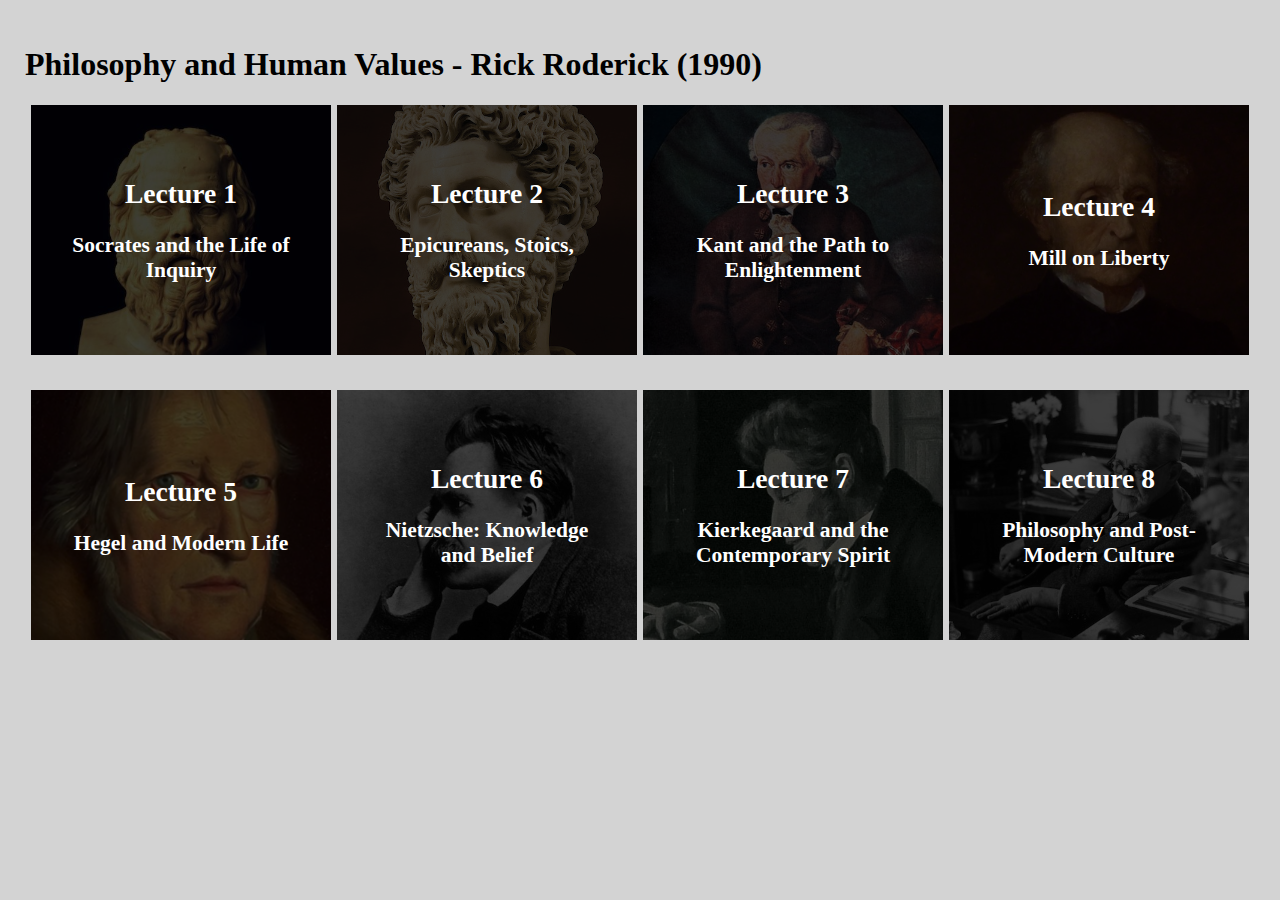
==== index.html @ cd62093b "Add files via upload" ====
<!DOCTYPE html>
<html>
<head>
    <title>Philosophy and Human Values</title>
    <link rel="stylesheet" href="/resources/styles.css">

</head>
<body>
    <h1>Philosophy and Human Values - Rick Roderick (1990)</h1>
    <div class="course-container">
        <a href="/socrates.html">
            <div class="lecture-button" id="socrates">
                <div class="lecture-button-title">
                    <h2>Lecture 1</h2>
                    <h3>Socrates and the Life of Inquiry</h3>
                </div>
            </div>
        </a>
        <a href="/epicureans-stoics-skeptics.html">
            <div class="lecture-button" id="epi-stoi-skep">
                <div class="lecture-button-title">
                    <h2>Lecture 2</h2>
                    <h3>Epicureans, Stoics, Skeptics</h3>
                </div>
            </div>
        </a>
        <a href="/kant.html">
            <div class="lecture-button" id="kant">
                <div class="lecture-button-title">
                    <h2>Lecture 3</h2>
                    <h3>Kant and the Path to Enlightenment</h3>
                </div>
            </div>
        </a>
        <a href="/mill.html">
            <div class="lecture-button" id="mill">
                <div class="lecture-button-title">
                    <h2>Lecture 4</h2>
                    <h3>Mill on Liberty</h3>
                </div>
            </div>
        </a>
        <a href="/hegel.html">
            <div class="lecture-button" id="hegel">
                <div class="lecture-button-title">
                    <h2>Lecture 5</h2>
                    <h3>Hegel and Modern Life</h3>
                </div>
            </div>
        </a>
        <a href="/nietzsche.html">
            <div class="lecture-button" id="nietzsche">
                <div class="lecture-button-title">
                    <h2>Lecture 6</h2>
                    <h3>Nietzsche: Knowledge and Belief</h3>
                </div>
            </div>
        </a>
        <a href="/kierkegaard.html">
            <div class="lecture-button" id="kierkegaard">
                <div class="lecture-button-title">
                    <h2>Lecture 7</h2>
                    <h3>Kierkegaard and the Contemporary Spirit</h3>
                </div>
            </div>
        </a>
        <a href="/post-modern-culture.html">
            <div class="lecture-button" id="freud">
                <div class="lecture-button-title">
                    <h2>Lecture 8</h2>
                    <h3>Philosophy and Post-Modern Culture</h3>
                </div>
            </div>
        </a>
    </div>
</body>
</html>
---- resources/styles.css ----
body {
    font-family: "Trebuchet MS";
    margin: 0;
	padding: 25px;
	border: 0;
	font-size: 100%;
    background: lightgray;
}

a {
    color: #049477;
    font-weight: bold;
}

a:hover {
    color: #3eb554;
    text-decoration: none;
}

li {
    line-height: 2;
}

.course-container {
    display: flex;
    justify-content: space-evenly;
    flex-wrap: wrap;
    align-content: space-between;
}

.lecture-button {
    height: 250px;
    width: 300px;
    color: white;
    display: flex;
    flex-direction: column;
    justify-content: center;
    margin-bottom: 35px;
}

.lecture-button-title {
    padding-right: 30px;
    padding-left: 30px;
    text-align: center;
    font-size: 1.15em;
}

.course-container a {
    text-decoration: none;
}

#socrates {
    background: url("/resources/img/socrates.jpg") rgba(0, 0, 0, 0.75);
    background-position: center;
    background-repeat: no-repeat;
    background-size: cover;
    background-blend-mode: multiply;
}

#socrates:hover {
    background: url("/resources/img/socrates.jpg") rgba(0, 0, 0, 0.5);
    background-position: center;
    background-repeat: no-repeat;
    background-size: cover;
    background-blend-mode: multiply;
    transition: 200ms ease-in-out;
}

#epi-stoi-skep {
    background: url("/resources/img/marcus-aurelius.jpg") rgba(0, 0, 0, 0.75);
    background-position: center;
    background-repeat: no-repeat;
    background-size: cover;
    background-blend-mode: multiply;
}

#epi-stoi-skep:hover {
    background: url("/resources/img/marcus-aurelius.jpg") rgba(0, 0, 0, 0.5);
    background-position: center;
    background-repeat: no-repeat;
    background-size: cover;
    background-blend-mode: multiply;
    transition: 200ms ease-in-out;
}

#kant {
    background: url("/resources/img/kant.jpg") rgba(0, 0, 0, 0.75);
    background-position: center;
    background-repeat: no-repeat;
    background-size: cover;
    background-blend-mode: multiply;
}

#kant:hover {
    background: url("/resources/img/kant.jpg") rgba(0, 0, 0, 0.5);
    background-position: center;
    background-repeat: no-repeat;
    background-size: cover;
    background-blend-mode: multiply;
    transition: 200ms ease-in-out;
}

#mill {
    background: url("/resources/img/mill.webp") rgba(0, 0, 0, 0.75);
    background-position: center;
    background-repeat: no-repeat;
    background-size: cover;
    background-blend-mode: multiply;
}

#mill:hover {
    background: url("/resources/img/mill.webp") rgba(0, 0, 0, 0.5);
    background-position: center;
    background-repeat: no-repeat;
    background-size: cover;
    background-blend-mode: multiply;
    transition: 200ms ease-in-out;
}

#hegel {
    background: url("/resources/img/hegel.webp") rgba(0, 0, 0, 0.75);
    background-position: center;
    background-repeat: no-repeat;
    background-size: cover;
    background-blend-mode: multiply;
}

#hegel:hover {
    background: url("/resources/img/hegel.webp") rgba(0, 0, 0, 0.5);
    background-position: center;
    background-repeat: no-repeat;
    background-size: cover;
    background-blend-mode: multiply;
    transition: 200ms ease-in-out;
}

#nietzsche {
    background: url("/resources/img/nietzsche.jpg") rgba(0, 0, 0, 0.75);
    background-position: center;
    background-repeat: no-repeat;
    background-size: cover;
    background-blend-mode: multiply;
}

#nietzsche:hover {
    background: url("/resources/img/nietzsche.jpg") rgba(0, 0, 0, 0.5);
    background-position: center;
    background-repeat: no-repeat;
    background-size: cover;
    background-blend-mode: multiply;
    transition: 200ms ease-in-out;
}

#kierkegaard {
    background: url("/resources/img/kierkegaard.webp") rgba(0, 0, 0, 0.75);
    background-position: center;
    background-repeat: no-repeat;
    background-size: cover;
    background-blend-mode: multiply;
}

#kierkegaard:hover {
    background: url("/resources/img/kierkegaard.webp") rgba(0, 0, 0, 0.5);
    background-position: center;
    background-repeat: no-repeat;
    background-size: cover;
    background-blend-mode: multiply;
    transition: 200ms ease-in-out;
}

#freud {
    background: url("/resources/img/freud.jpg") rgba(0, 0, 0, 0.75);
    background-position: center;
    background-repeat: no-repeat;
    background-size: cover;
    background-blend-mode: multiply;
}

#freud:hover {
    background: url("/resources/img/freud.jpg") rgba(0, 0, 0, 0.5);
    background-position: center;
    background-repeat: no-repeat;
    background-size: cover;
    background-blend-mode: multiply;
    transition: 200ms ease-in-out;
}

.work-title {
    font-style: italic;
}

.lecture-header {
    background-color: #441151;
    padding: 20px;
    color: white;
}

#read-section {
    border: 3px solid #05668D;
    padding-left: 20px;
    padding-right: 20px;
    max-width: 600px;
    margin-bottom: 30px;
}

#read-section h2 {
    border-bottom: dotted 3.5px #05668D;
    color: #05668D;
    padding-bottom: 5px;
}

#read-section .last-item {
    border-bottom: 3.5px dotted #05668D;
    padding-bottom: 15px;
}

#watch-section {
    border: 3px solid #BB4430;
    padding-left: 20px;
    padding-right: 20px;
    max-width: 600px;
    padding-bottom: 20px;
    margin-bottom: 30px;
}

#watch-section h2 {
    border-bottom: dotted 3.5px #BB4430;
    color: #BB4430;
    padding-bottom: 5px;
}

#further-section {
    border: 3px solid #3716F2;
    padding-left: 20px;
    padding-right: 20px;
    max-width: 600px;
    padding-bottom: 20px;
    margin-bottom: 30px;
}

#further-section h2 {
    border-bottom: dotted 3.5px #3716F2;
    color: #3716F2;
    padding-bottom: 5px;
}
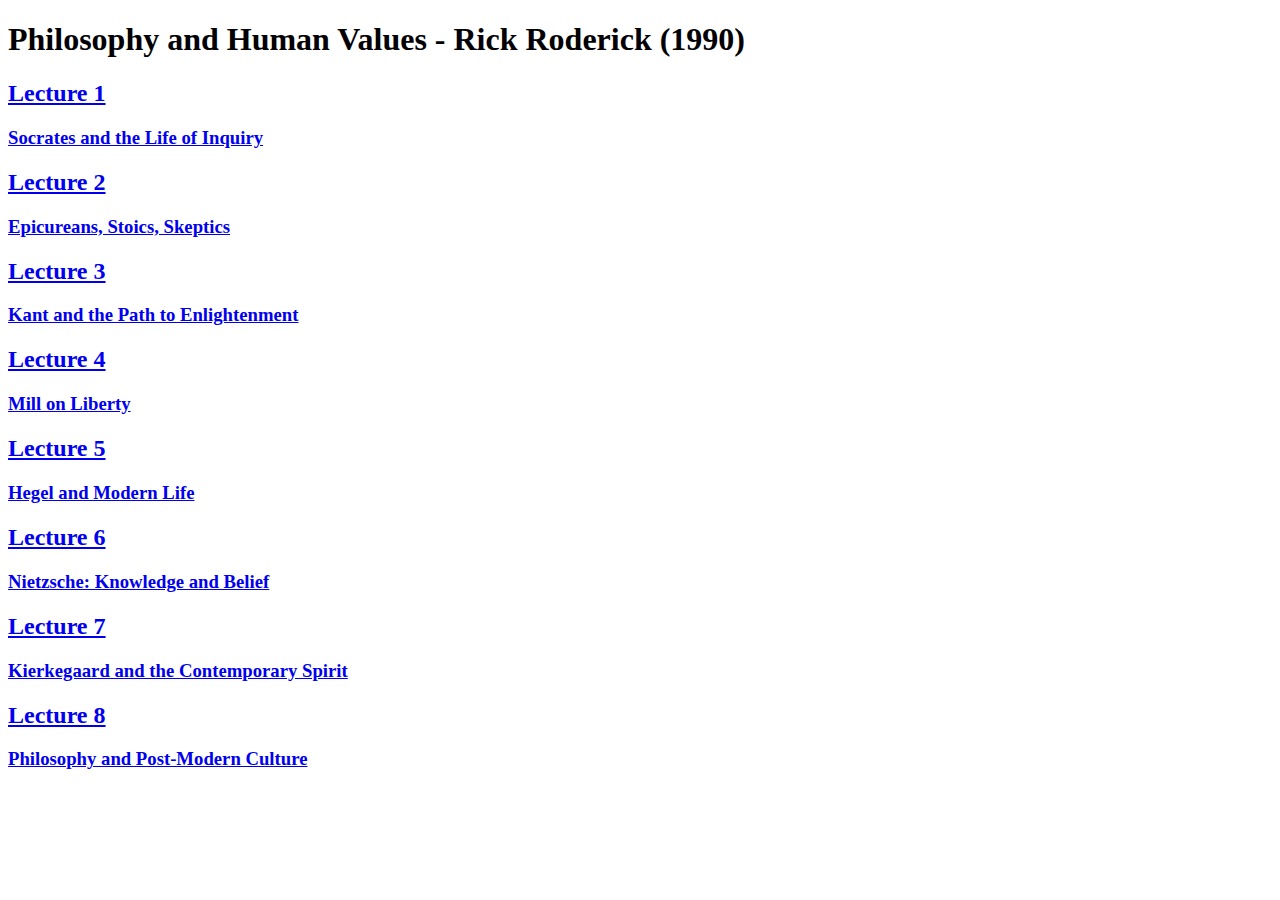
==== commit a744af42: "Update index.html" ====
--- a/index.html
+++ b/index.html
@@ -2,7 +2,7 @@
 <html>
 <head>
     <title>Philosophy and Human Values</title>
-    <link rel="stylesheet" href="/resources/styles.css">
+    <link rel="stylesheet" href="https://github.com/ChadMCrab/philosophy-human-values/resources/styles.css">
 
 </head>
 <body>
@@ -74,4 +74,4 @@
         </a>
     </div>
 </body>
-</html>+</html>
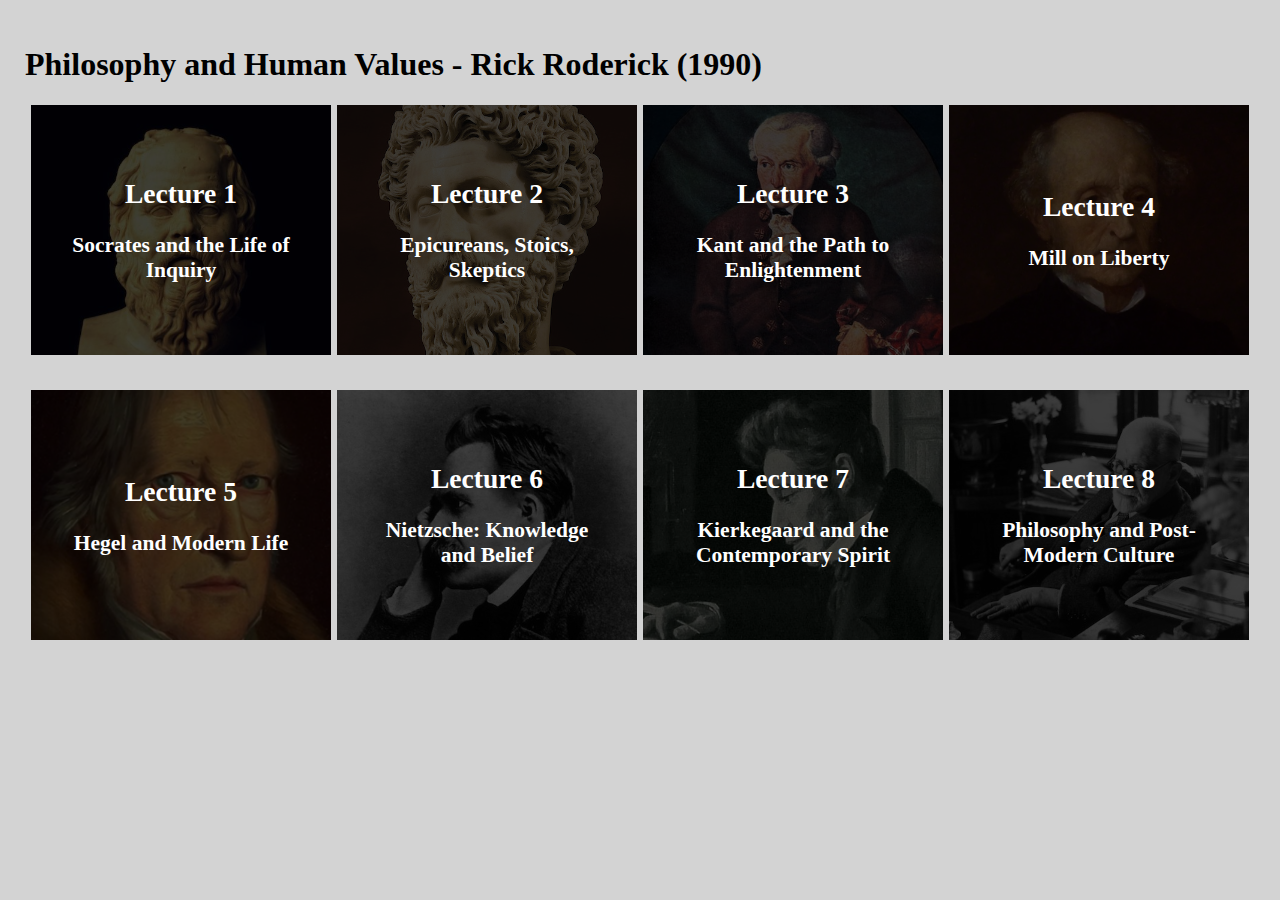
==== commit 34850295: "Update index.html" ====
--- a/index.html
+++ b/index.html
@@ -2,7 +2,7 @@
 <html>
 <head>
     <title>Philosophy and Human Values</title>
-    <link rel="stylesheet" href="https://github.com/ChadMCrab/philosophy-human-values/resources/styles.css">
+    <link rel="stylesheet" href="resources/styles.css">
 
 </head>
 <body>
--- a/resources/styles.css
+++ b/resources/styles.css
@@ -0,0 +1,246 @@
+body {
+    font-family: "Trebuchet MS";
+    margin: 0;
+	padding: 25px;
+	border: 0;
+	font-size: 100%;
+    background: lightgray;
+}
+
+a {
+    color: #049477;
+    font-weight: bold;
+}
+
+a:hover {
+    color: #3eb554;
+    text-decoration: none;
+}
+
+li {
+    line-height: 2;
+}
+
+.course-container {
+    display: flex;
+    justify-content: space-evenly;
+    flex-wrap: wrap;
+    align-content: space-between;
+}
+
+.lecture-button {
+    height: 250px;
+    width: 300px;
+    color: white;
+    display: flex;
+    flex-direction: column;
+    justify-content: center;
+    margin-bottom: 35px;
+}
+
+.lecture-button-title {
+    padding-right: 30px;
+    padding-left: 30px;
+    text-align: center;
+    font-size: 1.15em;
+}
+
+.course-container a {
+    text-decoration: none;
+}
+
+#socrates {
+    background: url("/resources/img/socrates.jpg") rgba(0, 0, 0, 0.75);
+    background-position: center;
+    background-repeat: no-repeat;
+    background-size: cover;
+    background-blend-mode: multiply;
+}
+
+#socrates:hover {
+    background: url("/resources/img/socrates.jpg") rgba(0, 0, 0, 0.5);
+    background-position: center;
+    background-repeat: no-repeat;
+    background-size: cover;
+    background-blend-mode: multiply;
+    transition: 200ms ease-in-out;
+}
+
+#epi-stoi-skep {
+    background: url("/resources/img/marcus-aurelius.jpg") rgba(0, 0, 0, 0.75);
+    background-position: center;
+    background-repeat: no-repeat;
+    background-size: cover;
+    background-blend-mode: multiply;
+}
+
+#epi-stoi-skep:hover {
+    background: url("/resources/img/marcus-aurelius.jpg") rgba(0, 0, 0, 0.5);
+    background-position: center;
+    background-repeat: no-repeat;
+    background-size: cover;
+    background-blend-mode: multiply;
+    transition: 200ms ease-in-out;
+}
+
+#kant {
+    background: url("/resources/img/kant.jpg") rgba(0, 0, 0, 0.75);
+    background-position: center;
+    background-repeat: no-repeat;
+    background-size: cover;
+    background-blend-mode: multiply;
+}
+
+#kant:hover {
+    background: url("/resources/img/kant.jpg") rgba(0, 0, 0, 0.5);
+    background-position: center;
+    background-repeat: no-repeat;
+    background-size: cover;
+    background-blend-mode: multiply;
+    transition: 200ms ease-in-out;
+}
+
+#mill {
+    background: url("/resources/img/mill.webp") rgba(0, 0, 0, 0.75);
+    background-position: center;
+    background-repeat: no-repeat;
+    background-size: cover;
+    background-blend-mode: multiply;
+}
+
+#mill:hover {
+    background: url("/resources/img/mill.webp") rgba(0, 0, 0, 0.5);
+    background-position: center;
+    background-repeat: no-repeat;
+    background-size: cover;
+    background-blend-mode: multiply;
+    transition: 200ms ease-in-out;
+}
+
+#hegel {
+    background: url("/resources/img/hegel.webp") rgba(0, 0, 0, 0.75);
+    background-position: center;
+    background-repeat: no-repeat;
+    background-size: cover;
+    background-blend-mode: multiply;
+}
+
+#hegel:hover {
+    background: url("/resources/img/hegel.webp") rgba(0, 0, 0, 0.5);
+    background-position: center;
+    background-repeat: no-repeat;
+    background-size: cover;
+    background-blend-mode: multiply;
+    transition: 200ms ease-in-out;
+}
+
+#nietzsche {
+    background: url("/resources/img/nietzsche.jpg") rgba(0, 0, 0, 0.75);
+    background-position: center;
+    background-repeat: no-repeat;
+    background-size: cover;
+    background-blend-mode: multiply;
+}
+
+#nietzsche:hover {
+    background: url("/resources/img/nietzsche.jpg") rgba(0, 0, 0, 0.5);
+    background-position: center;
+    background-repeat: no-repeat;
+    background-size: cover;
+    background-blend-mode: multiply;
+    transition: 200ms ease-in-out;
+}
+
+#kierkegaard {
+    background: url("/resources/img/kierkegaard.webp") rgba(0, 0, 0, 0.75);
+    background-position: center;
+    background-repeat: no-repeat;
+    background-size: cover;
+    background-blend-mode: multiply;
+}
+
+#kierkegaard:hover {
+    background: url("/resources/img/kierkegaard.webp") rgba(0, 0, 0, 0.5);
+    background-position: center;
+    background-repeat: no-repeat;
+    background-size: cover;
+    background-blend-mode: multiply;
+    transition: 200ms ease-in-out;
+}
+
+#freud {
+    background: url("/resources/img/freud.jpg") rgba(0, 0, 0, 0.75);
+    background-position: center;
+    background-repeat: no-repeat;
+    background-size: cover;
+    background-blend-mode: multiply;
+}
+
+#freud:hover {
+    background: url("/resources/img/freud.jpg") rgba(0, 0, 0, 0.5);
+    background-position: center;
+    background-repeat: no-repeat;
+    background-size: cover;
+    background-blend-mode: multiply;
+    transition: 200ms ease-in-out;
+}
+
+.work-title {
+    font-style: italic;
+}
+
+.lecture-header {
+    background-color: #441151;
+    padding: 20px;
+    color: white;
+}
+
+#read-section {
+    border: 3px solid #05668D;
+    padding-left: 20px;
+    padding-right: 20px;
+    max-width: 600px;
+    margin-bottom: 30px;
+}
+
+#read-section h2 {
+    border-bottom: dotted 3.5px #05668D;
+    color: #05668D;
+    padding-bottom: 5px;
+}
+
+#read-section .last-item {
+    border-bottom: 3.5px dotted #05668D;
+    padding-bottom: 15px;
+}
+
+#watch-section {
+    border: 3px solid #BB4430;
+    padding-left: 20px;
+    padding-right: 20px;
+    max-width: 600px;
+    padding-bottom: 20px;
+    margin-bottom: 30px;
+}
+
+#watch-section h2 {
+    border-bottom: dotted 3.5px #BB4430;
+    color: #BB4430;
+    padding-bottom: 5px;
+}
+
+#further-section {
+    border: 3px solid #3716F2;
+    padding-left: 20px;
+    padding-right: 20px;
+    max-width: 600px;
+    padding-bottom: 20px;
+    margin-bottom: 30px;
+}
+
+#further-section h2 {
+    border-bottom: dotted 3.5px #3716F2;
+    color: #3716F2;
+    padding-bottom: 5px;
+}
+
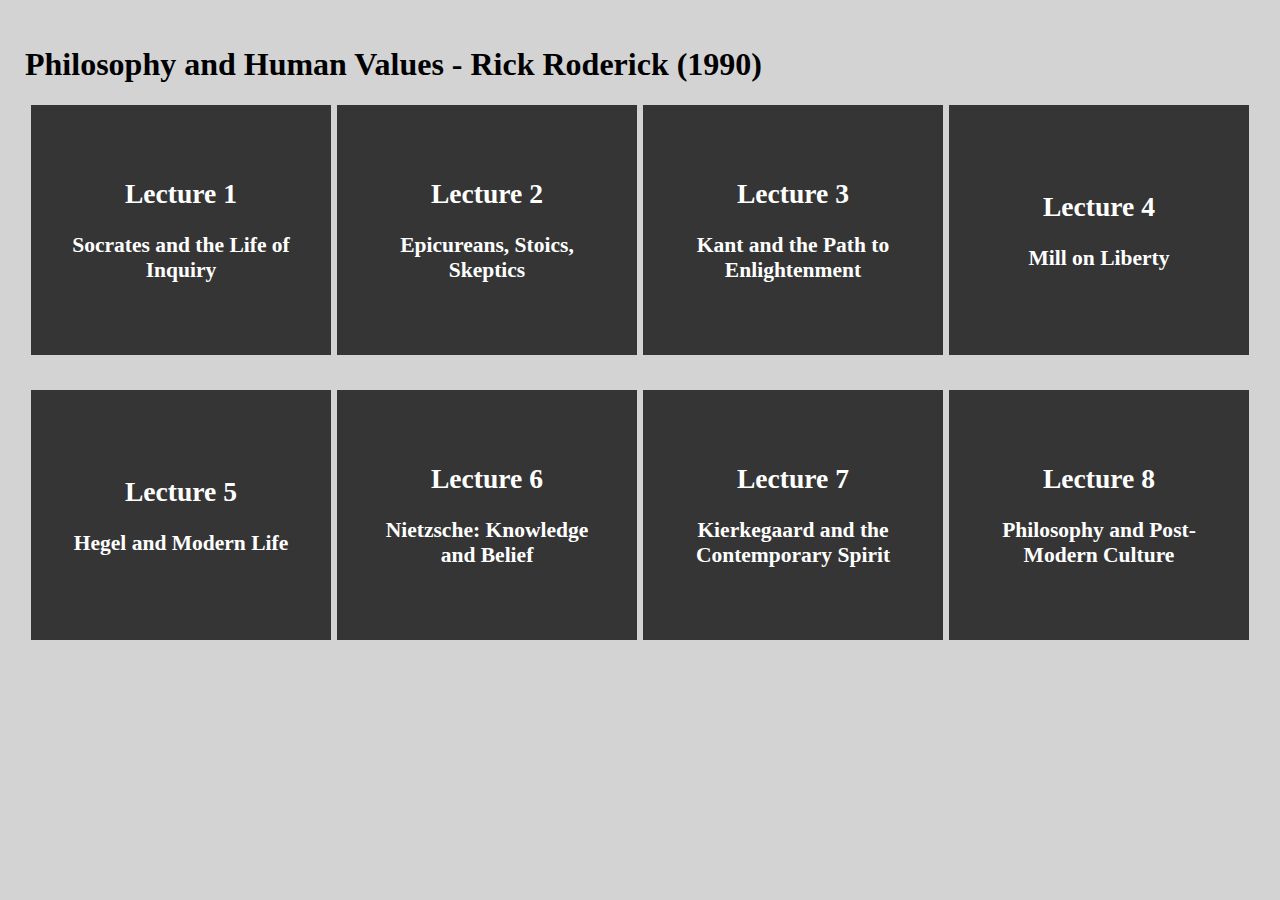
==== commit 69cc8b77: "Update index.html" ====
--- a/index.html
+++ b/index.html
@@ -8,7 +8,7 @@
 <body>
     <h1>Philosophy and Human Values - Rick Roderick (1990)</h1>
     <div class="course-container">
-        <a href="/socrates.html">
+        <a href="socrates.html">
             <div class="lecture-button" id="socrates">
                 <div class="lecture-button-title">
                     <h2>Lecture 1</h2>
@@ -16,7 +16,7 @@
                 </div>
             </div>
         </a>
-        <a href="/epicureans-stoics-skeptics.html">
+        <a href="#">
             <div class="lecture-button" id="epi-stoi-skep">
                 <div class="lecture-button-title">
                     <h2>Lecture 2</h2>
@@ -24,7 +24,7 @@
                 </div>
             </div>
         </a>
-        <a href="/kant.html">
+        <a href="#">
             <div class="lecture-button" id="kant">
                 <div class="lecture-button-title">
                     <h2>Lecture 3</h2>
@@ -32,7 +32,7 @@
                 </div>
             </div>
         </a>
-        <a href="/mill.html">
+        <a href="#">
             <div class="lecture-button" id="mill">
                 <div class="lecture-button-title">
                     <h2>Lecture 4</h2>
@@ -40,7 +40,7 @@
                 </div>
             </div>
         </a>
-        <a href="/hegel.html">
+        <a href="#">
             <div class="lecture-button" id="hegel">
                 <div class="lecture-button-title">
                     <h2>Lecture 5</h2>
@@ -48,7 +48,7 @@
                 </div>
             </div>
         </a>
-        <a href="/nietzsche.html">
+        <a href="#">
             <div class="lecture-button" id="nietzsche">
                 <div class="lecture-button-title">
                     <h2>Lecture 6</h2>
@@ -56,7 +56,7 @@
                 </div>
             </div>
         </a>
-        <a href="/kierkegaard.html">
+        <a href="#">
             <div class="lecture-button" id="kierkegaard">
                 <div class="lecture-button-title">
                     <h2>Lecture 7</h2>
@@ -64,7 +64,7 @@
                 </div>
             </div>
         </a>
-        <a href="/post-modern-culture.html">
+        <a href="#">
             <div class="lecture-button" id="freud">
                 <div class="lecture-button-title">
                     <h2>Lecture 8</h2>
--- a/resources/styles.css
+++ b/resources/styles.css
@@ -50,7 +50,7 @@
 }
 
 #socrates {
-    background: url("/resources/img/socrates.jpg") rgba(0, 0, 0, 0.75);
+    background: url("resources/img/socrates.jpg") rgba(0, 0, 0, 0.75);
     background-position: center;
     background-repeat: no-repeat;
     background-size: cover;
@@ -58,7 +58,7 @@
 }
 
 #socrates:hover {
-    background: url("/resources/img/socrates.jpg") rgba(0, 0, 0, 0.5);
+    background: url("resources/img/socrates.jpg") rgba(0, 0, 0, 0.5);
     background-position: center;
     background-repeat: no-repeat;
     background-size: cover;
@@ -67,7 +67,7 @@
 }
 
 #epi-stoi-skep {
-    background: url("/resources/img/marcus-aurelius.jpg") rgba(0, 0, 0, 0.75);
+    background: url("resources/img/marcus-aurelius.jpg") rgba(0, 0, 0, 0.75);
     background-position: center;
     background-repeat: no-repeat;
     background-size: cover;
@@ -75,7 +75,7 @@
 }
 
 #epi-stoi-skep:hover {
-    background: url("/resources/img/marcus-aurelius.jpg") rgba(0, 0, 0, 0.5);
+    background: url("resources/img/marcus-aurelius.jpg") rgba(0, 0, 0, 0.5);
     background-position: center;
     background-repeat: no-repeat;
     background-size: cover;
@@ -84,7 +84,7 @@
 }
 
 #kant {
-    background: url("/resources/img/kant.jpg") rgba(0, 0, 0, 0.75);
+    background: url("resources/img/kant.jpg") rgba(0, 0, 0, 0.75);
     background-position: center;
     background-repeat: no-repeat;
     background-size: cover;
@@ -92,7 +92,7 @@
 }
 
 #kant:hover {
-    background: url("/resources/img/kant.jpg") rgba(0, 0, 0, 0.5);
+    background: url("resources/img/kant.jpg") rgba(0, 0, 0, 0.5);
     background-position: center;
     background-repeat: no-repeat;
     background-size: cover;
@@ -101,7 +101,7 @@
 }
 
 #mill {
-    background: url("/resources/img/mill.webp") rgba(0, 0, 0, 0.75);
+    background: url("resources/img/mill.webp") rgba(0, 0, 0, 0.75);
     background-position: center;
     background-repeat: no-repeat;
     background-size: cover;
@@ -109,7 +109,7 @@
 }
 
 #mill:hover {
-    background: url("/resources/img/mill.webp") rgba(0, 0, 0, 0.5);
+    background: url("resources/img/mill.webp") rgba(0, 0, 0, 0.5);
     background-position: center;
     background-repeat: no-repeat;
     background-size: cover;
@@ -118,7 +118,7 @@
 }
 
 #hegel {
-    background: url("/resources/img/hegel.webp") rgba(0, 0, 0, 0.75);
+    background: url("resources/img/hegel.webp") rgba(0, 0, 0, 0.75);
     background-position: center;
     background-repeat: no-repeat;
     background-size: cover;
@@ -126,7 +126,7 @@
 }
 
 #hegel:hover {
-    background: url("/resources/img/hegel.webp") rgba(0, 0, 0, 0.5);
+    background: url("resources/img/hegel.webp") rgba(0, 0, 0, 0.5);
     background-position: center;
     background-repeat: no-repeat;
     background-size: cover;
@@ -135,7 +135,7 @@
 }
 
 #nietzsche {
-    background: url("/resources/img/nietzsche.jpg") rgba(0, 0, 0, 0.75);
+    background: url("resources/img/nietzsche.jpg") rgba(0, 0, 0, 0.75);
     background-position: center;
     background-repeat: no-repeat;
     background-size: cover;
@@ -143,7 +143,7 @@
 }
 
 #nietzsche:hover {
-    background: url("/resources/img/nietzsche.jpg") rgba(0, 0, 0, 0.5);
+    background: url("resources/img/nietzsche.jpg") rgba(0, 0, 0, 0.5);
     background-position: center;
     background-repeat: no-repeat;
     background-size: cover;
@@ -152,7 +152,7 @@
 }
 
 #kierkegaard {
-    background: url("/resources/img/kierkegaard.webp") rgba(0, 0, 0, 0.75);
+    background: url("resources/img/kierkegaard.webp") rgba(0, 0, 0, 0.75);
     background-position: center;
     background-repeat: no-repeat;
     background-size: cover;
@@ -160,7 +160,7 @@
 }
 
 #kierkegaard:hover {
-    background: url("/resources/img/kierkegaard.webp") rgba(0, 0, 0, 0.5);
+    background: url("resources/img/kierkegaard.webp") rgba(0, 0, 0, 0.5);
     background-position: center;
     background-repeat: no-repeat;
     background-size: cover;
@@ -169,7 +169,7 @@
 }
 
 #freud {
-    background: url("/resources/img/freud.jpg") rgba(0, 0, 0, 0.75);
+    background: url("resources/img/freud.jpg") rgba(0, 0, 0, 0.75);
     background-position: center;
     background-repeat: no-repeat;
     background-size: cover;
@@ -177,7 +177,7 @@
 }
 
 #freud:hover {
-    background: url("/resources/img/freud.jpg") rgba(0, 0, 0, 0.5);
+    background: url("resources/img/freud.jpg") rgba(0, 0, 0, 0.5);
     background-position: center;
     background-repeat: no-repeat;
     background-size: cover;
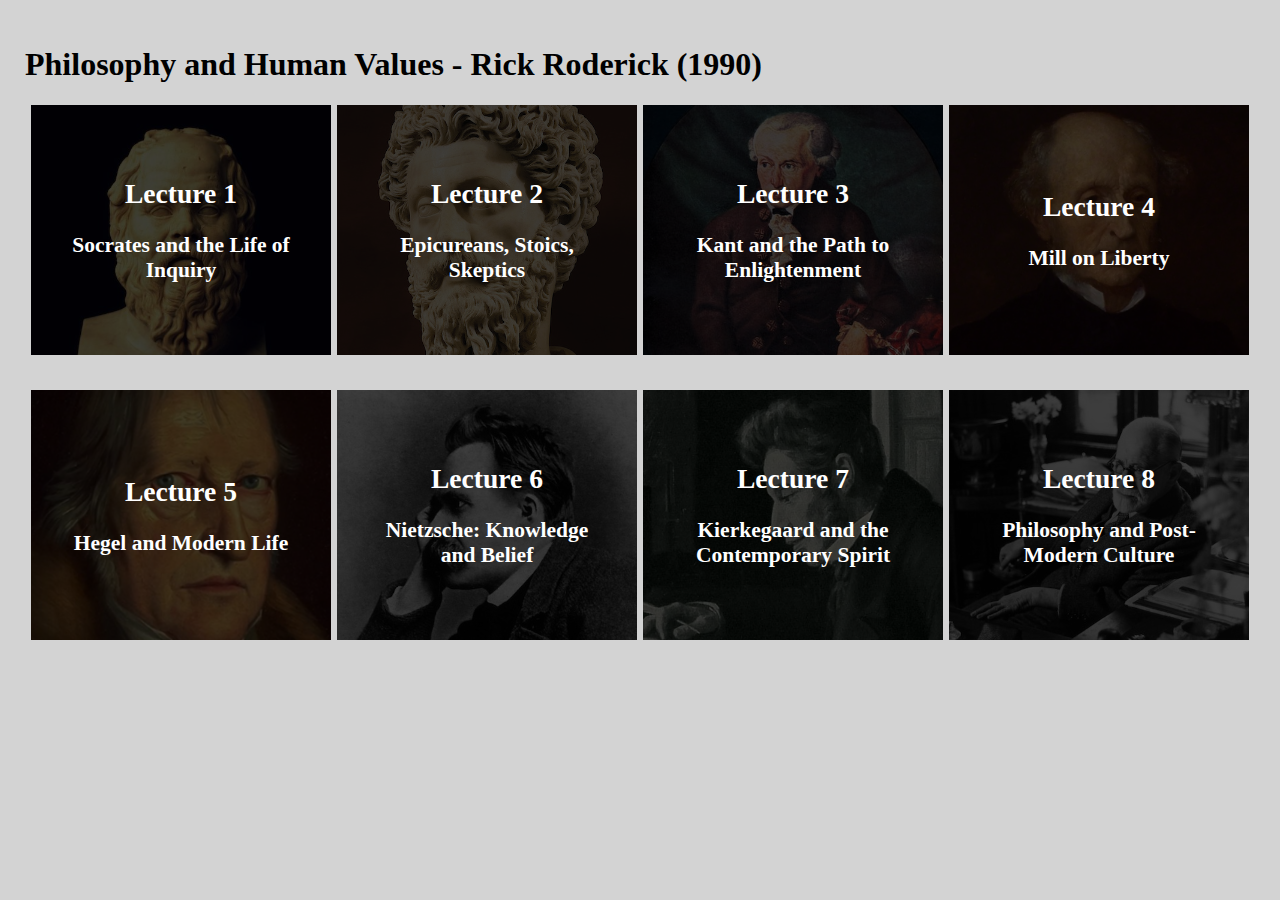
==== commit fabc81ec: "Update index.html" ====
--- a/index.html
+++ b/index.html
@@ -2,6 +2,7 @@
 <html>
 <head>
     <title>Philosophy and Human Values</title>
+    <meta name="viewport" content="width=device-width, initial-scale=1.0">
     <link rel="stylesheet" href="resources/styles.css">
 
 </head>
--- a/resources/styles.css
+++ b/resources/styles.css
@@ -50,7 +50,7 @@
 }
 
 #socrates {
-    background: url("resources/img/socrates.jpg") rgba(0, 0, 0, 0.75);
+    background: url("img/socrates.jpg") rgba(0, 0, 0, 0.75);
     background-position: center;
     background-repeat: no-repeat;
     background-size: cover;
@@ -58,7 +58,7 @@
 }
 
 #socrates:hover {
-    background: url("resources/img/socrates.jpg") rgba(0, 0, 0, 0.5);
+    background: url("img/socrates.jpg") rgba(0, 0, 0, 0.5);
     background-position: center;
     background-repeat: no-repeat;
     background-size: cover;
@@ -67,7 +67,7 @@
 }
 
 #epi-stoi-skep {
-    background: url("resources/img/marcus-aurelius.jpg") rgba(0, 0, 0, 0.75);
+    background: url("img/marcus-aurelius.jpg") rgba(0, 0, 0, 0.75);
     background-position: center;
     background-repeat: no-repeat;
     background-size: cover;
@@ -75,7 +75,7 @@
 }
 
 #epi-stoi-skep:hover {
-    background: url("resources/img/marcus-aurelius.jpg") rgba(0, 0, 0, 0.5);
+    background: url("img/marcus-aurelius.jpg") rgba(0, 0, 0, 0.5);
     background-position: center;
     background-repeat: no-repeat;
     background-size: cover;
@@ -84,7 +84,7 @@
 }
 
 #kant {
-    background: url("resources/img/kant.jpg") rgba(0, 0, 0, 0.75);
+    background: url("img/kant.jpg") rgba(0, 0, 0, 0.75);
     background-position: center;
     background-repeat: no-repeat;
     background-size: cover;
@@ -92,7 +92,7 @@
 }
 
 #kant:hover {
-    background: url("resources/img/kant.jpg") rgba(0, 0, 0, 0.5);
+    background: url("img/kant.jpg") rgba(0, 0, 0, 0.5);
     background-position: center;
     background-repeat: no-repeat;
     background-size: cover;
@@ -101,7 +101,7 @@
 }
 
 #mill {
-    background: url("resources/img/mill.webp") rgba(0, 0, 0, 0.75);
+    background: url("img/mill.webp") rgba(0, 0, 0, 0.75);
     background-position: center;
     background-repeat: no-repeat;
     background-size: cover;
@@ -109,7 +109,7 @@
 }
 
 #mill:hover {
-    background: url("resources/img/mill.webp") rgba(0, 0, 0, 0.5);
+    background: url("img/mill.webp") rgba(0, 0, 0, 0.5);
     background-position: center;
     background-repeat: no-repeat;
     background-size: cover;
@@ -118,7 +118,7 @@
 }
 
 #hegel {
-    background: url("resources/img/hegel.webp") rgba(0, 0, 0, 0.75);
+    background: url("img/hegel.webp") rgba(0, 0, 0, 0.75);
     background-position: center;
     background-repeat: no-repeat;
     background-size: cover;
@@ -126,7 +126,7 @@
 }
 
 #hegel:hover {
-    background: url("resources/img/hegel.webp") rgba(0, 0, 0, 0.5);
+    background: url("img/hegel.webp") rgba(0, 0, 0, 0.5);
     background-position: center;
     background-repeat: no-repeat;
     background-size: cover;
@@ -135,7 +135,7 @@
 }
 
 #nietzsche {
-    background: url("resources/img/nietzsche.jpg") rgba(0, 0, 0, 0.75);
+    background: url("img/nietzsche.jpg") rgba(0, 0, 0, 0.75);
     background-position: center;
     background-repeat: no-repeat;
     background-size: cover;
@@ -143,7 +143,7 @@
 }
 
 #nietzsche:hover {
-    background: url("resources/img/nietzsche.jpg") rgba(0, 0, 0, 0.5);
+    background: url("img/nietzsche.jpg") rgba(0, 0, 0, 0.5);
     background-position: center;
     background-repeat: no-repeat;
     background-size: cover;
@@ -152,7 +152,7 @@
 }
 
 #kierkegaard {
-    background: url("resources/img/kierkegaard.webp") rgba(0, 0, 0, 0.75);
+    background: url("img/kierkegaard.webp") rgba(0, 0, 0, 0.75);
     background-position: center;
     background-repeat: no-repeat;
     background-size: cover;
@@ -160,7 +160,7 @@
 }
 
 #kierkegaard:hover {
-    background: url("resources/img/kierkegaard.webp") rgba(0, 0, 0, 0.5);
+    background: url("img/kierkegaard.webp") rgba(0, 0, 0, 0.5);
     background-position: center;
     background-repeat: no-repeat;
     background-size: cover;
@@ -169,7 +169,7 @@
 }
 
 #freud {
-    background: url("resources/img/freud.jpg") rgba(0, 0, 0, 0.75);
+    background: url("img/freud.jpg") rgba(0, 0, 0, 0.75);
     background-position: center;
     background-repeat: no-repeat;
     background-size: cover;
@@ -177,7 +177,7 @@
 }
 
 #freud:hover {
-    background: url("resources/img/freud.jpg") rgba(0, 0, 0, 0.5);
+    background: url("img/freud.jpg") rgba(0, 0, 0, 0.5);
     background-position: center;
     background-repeat: no-repeat;
     background-size: cover;
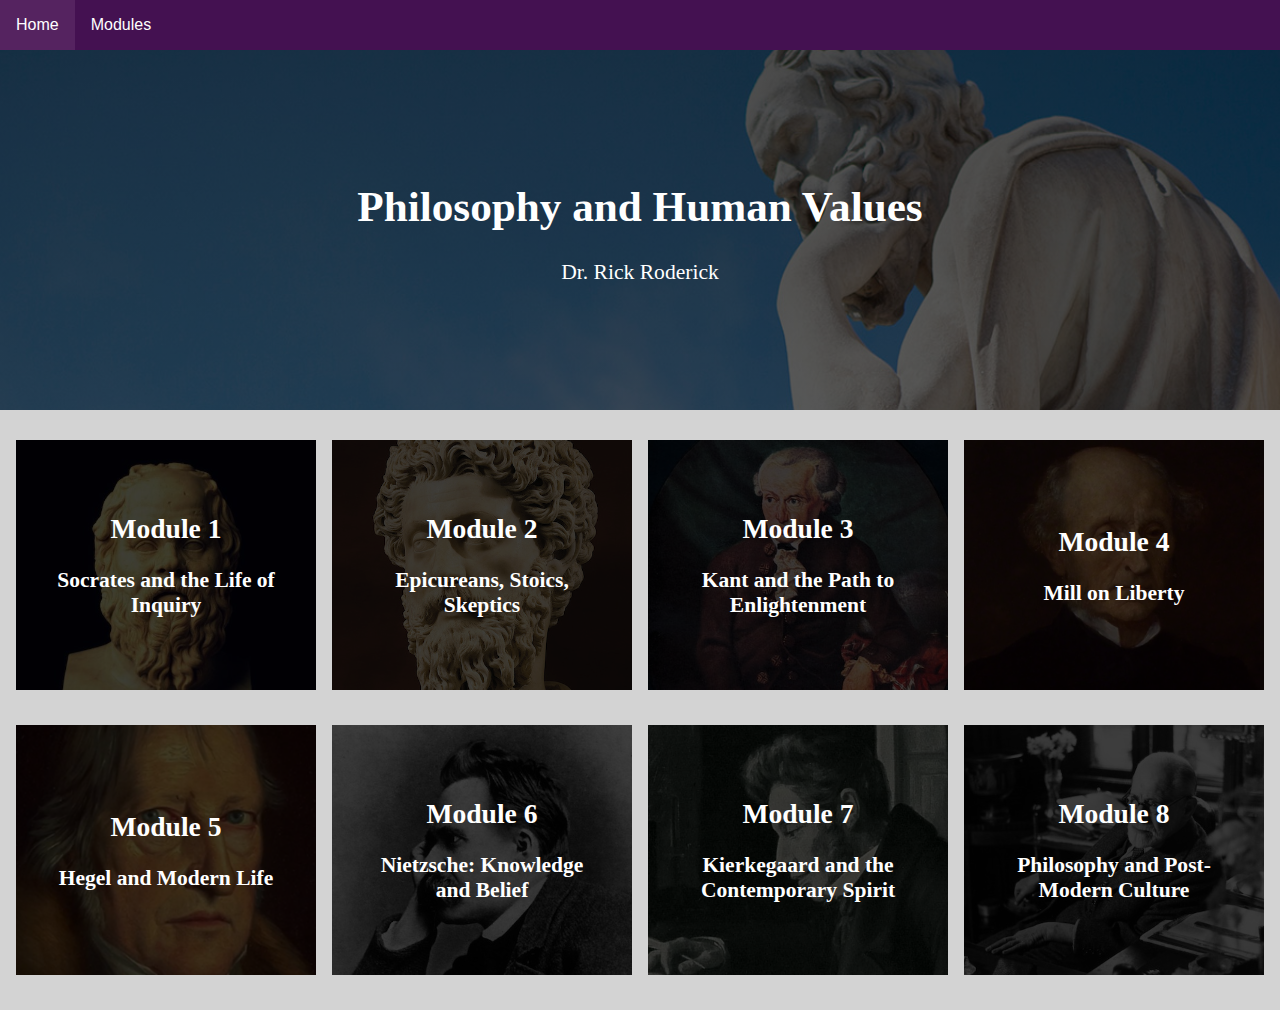
==== commit 86154f7f: "Update index.html" ====
--- a/index.html
+++ b/index.html
@@ -4,71 +4,99 @@
     <title>Philosophy and Human Values</title>
     <meta name="viewport" content="width=device-width, initial-scale=1.0">
     <link rel="stylesheet" href="resources/styles.css">
-
 </head>
 <body>
-    <h1>Philosophy and Human Values - Rick Roderick (1990)</h1>
+    
+        <nav>
+            <ul>
+                <li class="dropdown">
+                    <a href="index.html"><button class="dropbtn">Home</button></a>
+                <li class="dropdown">
+                    <button class="dropbtn">Modules</button>
+                    <div class="dropdown-content">
+                        <a href="socrates.html">Module 1</a>
+                        <a href="epicureans-stoics-skeptics.html">Module 2</a>
+                        <a href="kant.html">Module 3</a>
+                        <a href="mill.html">Module 4</a>
+                        <a href="hegel.html">Module 5</a>
+                        <a href="nietzsche.html">Module 6</a>
+                        <a href="kierkegaard.html">Module 7</a>
+                        <a href="post-modern-culture.html">Module 8</a>
+                    </div>
+                </li>
+              </ul>
+        </nav>
+        <div class="hero-image">
+            <div class="hero-text">
+              <h1>Philosophy and Human Values</h1>
+              <p>Dr. Rick Roderick</p>
+            </div>
+          </div>
+          
+    
     <div class="course-container">
         <a href="socrates.html">
             <div class="lecture-button" id="socrates">
                 <div class="lecture-button-title">
-                    <h2>Lecture 1</h2>
+                    <h2>Module 1</h2>
                     <h3>Socrates and the Life of Inquiry</h3>
                 </div>
             </div>
         </a>
-        <a href="#">
+        <a href="epicureans-stoics-skeptics.html">
             <div class="lecture-button" id="epi-stoi-skep">
                 <div class="lecture-button-title">
-                    <h2>Lecture 2</h2>
+                    <h2>Module 2</h2>
                     <h3>Epicureans, Stoics, Skeptics</h3>
                 </div>
             </div>
         </a>
-        <a href="#">
+        <a href="kant.html">
             <div class="lecture-button" id="kant">
                 <div class="lecture-button-title">
-                    <h2>Lecture 3</h2>
+                    <h2>Module 3</h2>
                     <h3>Kant and the Path to Enlightenment</h3>
                 </div>
             </div>
         </a>
-        <a href="#">
+        <a href="mill.html">
             <div class="lecture-button" id="mill">
                 <div class="lecture-button-title">
-                    <h2>Lecture 4</h2>
+                    <h2>Module 4</h2>
                     <h3>Mill on Liberty</h3>
                 </div>
             </div>
         </a>
-        <a href="#">
+    </div>
+    <div class="course-container">
+        <a href="hegel.html">
             <div class="lecture-button" id="hegel">
                 <div class="lecture-button-title">
-                    <h2>Lecture 5</h2>
+                    <h2>Module 5</h2>
                     <h3>Hegel and Modern Life</h3>
                 </div>
             </div>
         </a>
-        <a href="#">
+        <a href="nietzsche.html">
             <div class="lecture-button" id="nietzsche">
                 <div class="lecture-button-title">
-                    <h2>Lecture 6</h2>
+                    <h2>Module 6</h2>
                     <h3>Nietzsche: Knowledge and Belief</h3>
                 </div>
             </div>
         </a>
-        <a href="#">
+        <a href="kierkegaard.html">
             <div class="lecture-button" id="kierkegaard">
                 <div class="lecture-button-title">
-                    <h2>Lecture 7</h2>
+                    <h2>Module 7</h2>
                     <h3>Kierkegaard and the Contemporary Spirit</h3>
                 </div>
             </div>
         </a>
-        <a href="#">
+        <a href="post-modern-culture.html">
             <div class="lecture-button" id="freud">
                 <div class="lecture-button-title">
-                    <h2>Lecture 8</h2>
+                    <h2>Module 8</h2>
                     <h3>Philosophy and Post-Modern Culture</h3>
                 </div>
             </div>
--- a/resources/styles.css
+++ b/resources/styles.css
@@ -1,21 +1,117 @@
 body {
     font-family: "Trebuchet MS";
-    margin: 0;
-	padding: 25px;
+    margin: 0 auto;
 	border: 0;
 	font-size: 100%;
     background: lightgray;
 }
 
+body,
+html {
+    height: 100%;
+}
+
+/* The hero image */
+.hero-image {
+    /* Use "linear-gradient" to add a darken background effect to the image (photographer.jpg). This will make the text easier to read */
+    background-image: linear-gradient(rgba(0, 0, 0, 0.7), rgba(0, 0, 0, 0.65)), url("img/hero.jpg");
+  
+    /* Set a specific height */
+    height: 40%;
+  
+    /* Position and center the image to scale nicely on all screens */
+    background-position: center;
+    background-repeat: no-repeat;
+    background-size: cover;
+    position: relative;
+    margin-bottom: 30px;
+  }
+  
+  /* Place text in the middle of the image */
+  .hero-text {
+    text-align: center;
+    position: absolute;
+    top: 50%;
+    left: 50%;
+    transform: translate(-50%, -50%);
+    color: white;
+    font-size: 1.35em;
+  }
+  
 a {
-    color: #049477;
+    color: #006494;
     font-weight: bold;
 }
 
 a:hover {
-    color: #3eb554;
+    color: #1B98E0;
     text-decoration: none;
 }
+
+nav {
+    background-color: #441151;
+}
+
+nav ul {
+    list-style-type: none;
+    margin: 0;
+    padding: 0;
+  }
+
+nav ul li {
+    display: inline;
+}
+
+
+
+/* Style The Dropdown Button */
+.dropbtn {
+    background-color: rgb(68, 17, 81);
+    color: white;
+    padding: 16px;
+    font-size: 16px;
+    border: none;
+    cursor: pointer;
+  }
+  
+  /* The container <div> - needed to position the dropdown content */
+  .dropdown {
+    position: relative;
+    display: inline-block;
+  }
+  
+  /* Dropdown Content (Hidden by Default) */
+  .dropdown-content {
+    display: none;
+    position: absolute;
+    background-color: #f9f9f9;
+    min-width: 160px;
+    box-shadow: 0px 8px 16px 0px rgba(0,0,0,0.2);
+    z-index: 1;
+  }
+  
+  /* Links inside the dropdown */
+  .dropdown-content a {
+    color: #441151;
+    padding: 12px 16px;
+    text-decoration: none;
+    display: block;
+  }
+  
+  /* Change color of dropdown links on hover */
+  .dropdown-content a:hover {background-color: #f1f1f1}
+  
+  /* Show the dropdown menu on hover */
+  .dropdown:hover .dropdown-content {
+    display: block;
+  }
+  
+  /* Change the background color of the dropdown button when the dropdown content is shown */
+  .dropdown:hover .dropbtn {
+    background-color: #552360;
+  }
+
+
 
 li {
     line-height: 2;
@@ -25,7 +121,7 @@
     display: flex;
     justify-content: space-evenly;
     flex-wrap: wrap;
-    align-content: space-between;
+    
 }
 
 .lecture-button {
@@ -189,58 +285,23 @@
     font-style: italic;
 }
 
-.lecture-header {
-    background-color: #441151;
+
+.step-section {
+    border: 3px solid #441151;
     padding: 20px;
-    color: white;
-}
-
-#read-section {
-    border: 3px solid #05668D;
-    padding-left: 20px;
-    padding-right: 20px;
-    max-width: 600px;
-    margin-bottom: 30px;
-}
-
-#read-section h2 {
-    border-bottom: dotted 3.5px #05668D;
-    color: #05668D;
+    width: 50%;
+    margin: 20px auto;
+
+}
+
+.step-section h2 {
+    border-bottom: dotted 3.5px #441151;
+    color: #441151;
     padding-bottom: 5px;
 }
 
-#read-section .last-item {
-    border-bottom: 3.5px dotted #05668D;
+.step-section .last-item {
+    border-bottom: 3.5px dotted #441151;
     padding-bottom: 15px;
 }
 
-#watch-section {
-    border: 3px solid #BB4430;
-    padding-left: 20px;
-    padding-right: 20px;
-    max-width: 600px;
-    padding-bottom: 20px;
-    margin-bottom: 30px;
-}
-
-#watch-section h2 {
-    border-bottom: dotted 3.5px #BB4430;
-    color: #BB4430;
-    padding-bottom: 5px;
-}
-
-#further-section {
-    border: 3px solid #3716F2;
-    padding-left: 20px;
-    padding-right: 20px;
-    max-width: 600px;
-    padding-bottom: 20px;
-    margin-bottom: 30px;
-}
-
-#further-section h2 {
-    border-bottom: dotted 3.5px #3716F2;
-    color: #3716F2;
-    padding-bottom: 5px;
-}
-
